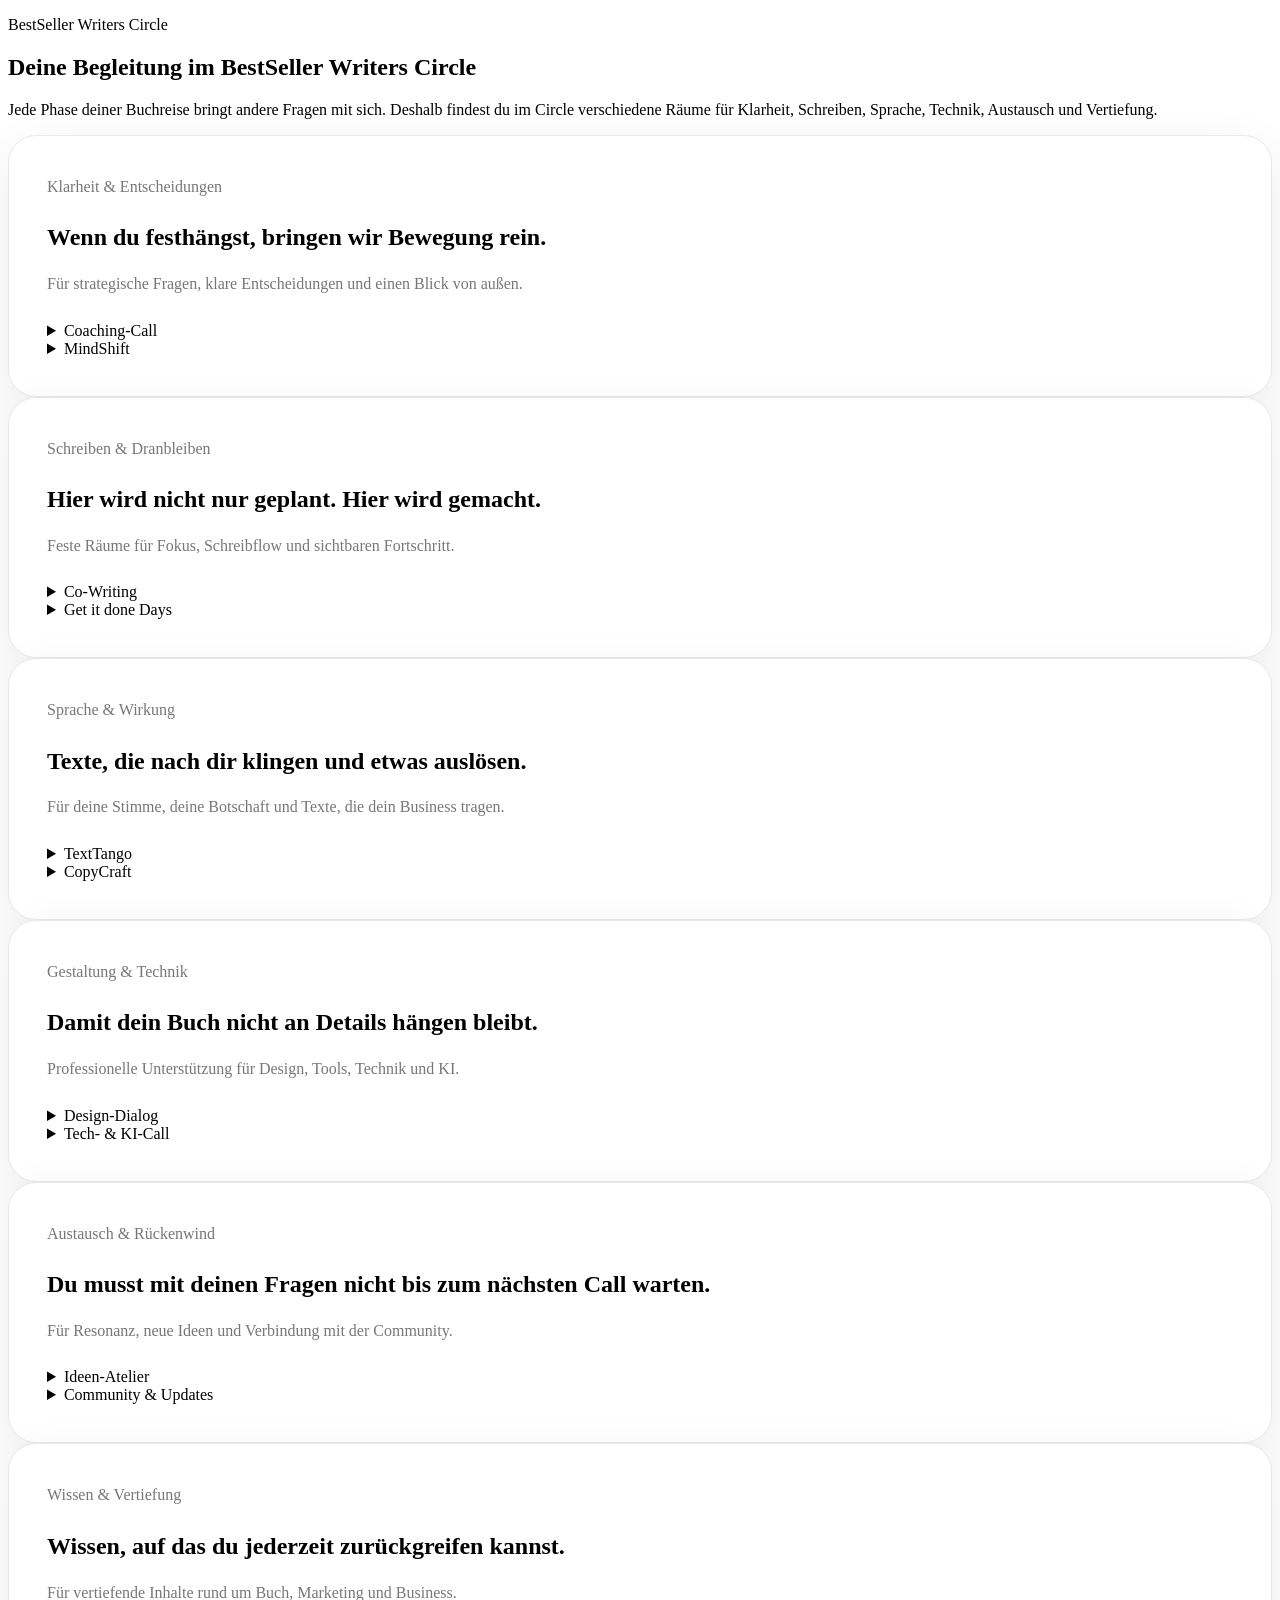
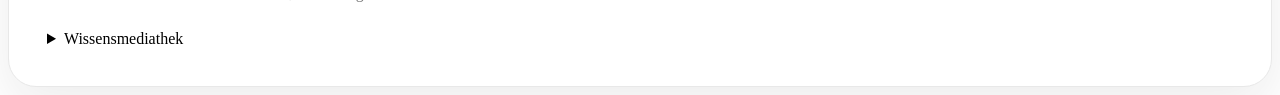
==== index.html @ 246dc022 "Add standalone preview page" ====
<!doctype html>
<html lang="de">
<head>
  <meta charset="utf-8">
  <meta name="viewport" content="width=device-width, initial-scale=1">
  <meta name="description" content="Vorschau der Programmbegleitung im BestSeller Writers Circle">
  <title>BestSeller Writers Circle – Programmbegleitung</title>
  <link rel="stylesheet" href="styles.css">
</head>
<body>
  <main>
    <section class="bswc-program" aria-labelledby="bswc-program-title">
      <div class="bswc-program__inner">
        <header class="bswc-program__header">
          <p class="bswc-program__eyebrow">BestSeller Writers Circle</p>
          <h1 class="bswc-program__title" id="bswc-program-title">Deine Begleitung im BestSeller Writers Circle</h1>
          <p class="bswc-program__intro">Jede Phase deiner Buchreise bringt andere Fragen mit sich. Deshalb findest du im Circle verschiedene Räume für Klarheit, Schreiben, Sprache, Technik, Austausch und Vertiefung.</p>
        </header>

        <div class="bswc-program__grid">
          <article class="bswc-card">
            <p class="bswc-card__eyebrow">Klarheit &amp; Entscheidungen</p>
            <h2 class="bswc-card__title">Wenn du festhängst, bringen wir Bewegung rein.</h2>
            <p class="bswc-card__intro">Für strategische Fragen, klare Entscheidungen und einen Blick von außen.</p>
            <div class="bswc-card__items">
              <details class="bswc-accordion">
                <summary class="bswc-accordion__summary"><span>Coaching-Call</span><span class="bswc-accordion__icon" aria-hidden="true"></span></summary>
                <div class="bswc-accordion__content">
                  <p><strong>Organisatorisch:</strong> Regelmäßiger Live-Call mit Angela.</p>
                  <p><strong>Wozu:</strong> Für Fragen zu Buchstrategie, Positionierung, Buchkonzept und Schreibprozess.</p>
                  <p><strong>Beschreibung:</strong> Du klärst, was gerade wirklich dran ist, bekommst konkretes Feedback und gehst mit einem nächsten Schritt aus dem Call.</p>
                </div>
              </details>
              <details class="bswc-accordion">
                <summary class="bswc-accordion__summary"><span>MindShift</span><span class="bswc-accordion__icon" aria-hidden="true"></span></summary>
                <div class="bswc-accordion__content">
                  <p><strong>Organisatorisch:</strong> Regelmäßiger Live-Raum mit Angela.</p>
                  <p><strong>Wozu:</strong> Für innere Blockaden, Zweifel und hinderliche Muster.</p>
                  <p><strong>Beschreibung:</strong> Du stärkst Klarheit, Vertrauen und Selbstwirksamkeit, damit du dein Buch nicht nur planst, sondern auch umsetzt.</p>
                </div>
              </details>
            </div>
          </article>

          <article class="bswc-card">
            <p class="bswc-card__eyebrow">Schreiben &amp; Dranbleiben</p>
            <h2 class="bswc-card__title">Hier wird nicht nur geplant. Hier wird gemacht.</h2>
            <p class="bswc-card__intro">Feste Räume für Fokus, Schreibflow und sichtbaren Fortschritt.</p>
            <div class="bswc-card__items">
              <details class="bswc-accordion">
                <summary class="bswc-accordion__summary"><span>Co-Writing</span><span class="bswc-accordion__icon" aria-hidden="true"></span></summary>
                <div class="bswc-accordion__content">
                  <p><strong>Organisatorisch:</strong> Regelmäßige gemeinsame Schreibzeiten.</p>
                  <p><strong>Wozu:</strong> Für Buchkonzept, Manuskript und Marketingtexte.</p>
                  <p><strong>Beschreibung:</strong> Du reservierst dir verbindliche Zeit, schreibst fokussiert und kommst getragen von der Gruppe leichter ins Tun.</p>
                </div>
              </details>
              <details class="bswc-accordion">
                <summary class="bswc-accordion__summary"><span>Get it done Days</span><span class="bswc-accordion__icon" aria-hidden="true"></span></summary>
                <div class="bswc-accordion__content">
                  <p><strong>Organisatorisch:</strong> Einmal im Monat, jeweils vier Stunden.</p>
                  <p><strong>Wozu:</strong> Für alles, was dein Buchprojekt gerade voranbringt.</p>
                  <p><strong>Beschreibung:</strong> Nutze die Fokuszeit für Manuskript, Buchmarketing, Launch-Planung, Organisation oder andere Aufgaben rund um dein Buch.</p>
                </div>
              </details>
            </div>
          </article>

          <article class="bswc-card">
            <p class="bswc-card__eyebrow">Sprache &amp; Wirkung</p>
            <h2 class="bswc-card__title">Texte, die nach dir klingen und etwas auslösen.</h2>
            <p class="bswc-card__intro">Für deine Stimme, deine Botschaft und Texte, die dein Business tragen.</p>
            <div class="bswc-card__items">
              <details class="bswc-accordion">
                <summary class="bswc-accordion__summary"><span>TextTango</span><span class="bswc-accordion__icon" aria-hidden="true"></span></summary>
                <div class="bswc-accordion__content">
                  <p><strong>Organisatorisch:</strong> Regelmäßiger Live-Raum mit Alex.</p>
                  <p><strong>Wozu:</strong> Für Buchtexte, Schreibstil und deine eigene Stimme.</p>
                  <p><strong>Beschreibung:</strong> Du erkennst, was dein Text schon kann, wo noch etwas fehlt und wie du persönlicher, klarer und unverwechselbarer schreibst.</p>
                </div>
              </details>
              <details class="bswc-accordion">
                <summary class="bswc-accordion__summary"><span>CopyCraft</span><span class="bswc-accordion__icon" aria-hidden="true"></span></summary>
                <div class="bswc-accordion__content">
                  <p><strong>Organisatorisch:</strong> Regelmäßiger Live-Raum mit Angela.</p>
                  <p><strong>Wozu:</strong> Für Marketing- und Business-Texte.</p>
                  <p><strong>Beschreibung:</strong> Du entwickelst Texte, die Vertrauen aufbauen, deine Haltung transportieren und Buch, Angebot und Sichtbarkeit verbinden.</p>
                </div>
              </details>
            </div>
          </article>

          <article class="bswc-card">
            <p class="bswc-card__eyebrow">Gestaltung &amp; Technik</p>
            <h2 class="bswc-card__title">Damit dein Buch nicht an Details hängen bleibt.</h2>
            <p class="bswc-card__intro">Professionelle Unterstützung für Design, Tools, Technik und KI.</p>
            <div class="bswc-card__items">
              <details class="bswc-accordion">
                <summary class="bswc-accordion__summary"><span>Design-Dialog</span><span class="bswc-accordion__icon" aria-hidden="true"></span></summary>
                <div class="bswc-accordion__content">
                  <p><strong>Organisatorisch:</strong> Regelmäßiger Live-Raum mit Denisa.</p>
                  <p><strong>Wozu:</strong> Für Cover, Typografie und visuelle Linie.</p>
                  <p><strong>Beschreibung:</strong> Du erhältst professionelles Feedback und triffst Gestaltungentscheidungen, die zu dir, deinem Buch und deiner Marke passen.</p>
                </div>
              </details>
              <details class="bswc-accordion">
                <summary class="bswc-accordion__summary"><span>Tech- &amp; KI-Call</span><span class="bswc-accordion__icon" aria-hidden="true"></span></summary>
                <div class="bswc-accordion__content">
                  <p><strong>Organisatorisch:</strong> Regelmäßiger Live-Raum mit Chris.</p>
                  <p><strong>Wozu:</strong> Für Technik, Plattformen, Tools und den sinnvollen Einsatz von KI.</p>
                  <p><strong>Beschreibung:</strong> Du bekommst verständliche, praxisnahe Unterstützung und findest Lösungen, die deinen Prozess vereinfachen.</p>
                </div>
              </details>
            </div>
          </article>

          <article class="bswc-card">
            <p class="bswc-card__eyebrow">Austausch &amp; Rückenwind</p>
            <h2 class="bswc-card__title">Du musst mit deinen Fragen nicht bis zum nächsten Call warten.</h2>
            <p class="bswc-card__intro">Für Resonanz, neue Ideen und Verbindung mit der Community.</p>
            <div class="bswc-card__items">
              <details class="bswc-accordion">
                <summary class="bswc-accordion__summary"><span>Ideen-Atelier</span><span class="bswc-accordion__icon" aria-hidden="true"></span></summary>
                <div class="bswc-accordion__content">
                  <p><strong>Organisatorisch:</strong> Regelmäßiger Live-Raum mit Denisa und der Community.</p>
                  <p><strong>Wozu:</strong> Für kreative Fragen, neue Perspektiven und gemeinsames Weiterdenken.</p>
                  <p><strong>Beschreibung:</strong> Du bringst deine Idee ein, erhältst ehrliche Resonanz und entwickelst daraus neue Ansätze für Buch, Business oder Marketing.</p>
                </div>
              </details>
              <details class="bswc-accordion">
                <summary class="bswc-accordion__summary"><span>Community &amp; Updates</span><span class="bswc-accordion__icon" aria-hidden="true"></span></summary>
                <div class="bswc-accordion__content">
                  <p><strong>Organisatorisch:</strong> WhatsApp-Gruppe und Freitags-Mail.</p>
                  <p><strong>Wozu:</strong> Für kurze Wege, aktuelle Infos und Austausch zwischen den Live-Terminen.</p>
                  <p><strong>Beschreibung:</strong> Du kannst Fragen, Fortschritte und kleine Erfolge teilen und bleibst über Termine und nächste Schritte auf dem Laufenden.</p>
                </div>
              </details>
            </div>
          </article>

          <article class="bswc-card">
            <p class="bswc-card__eyebrow">Wissen &amp; Vertiefung</p>
            <h2 class="bswc-card__title">Wissen, auf das du jederzeit zurückgreifen kannst.</h2>
            <p class="bswc-card__intro">Für vertiefende Inhalte rund um Buch, Marketing und Business.</p>
            <div class="bswc-card__items">
              <details class="bswc-accordion">
                <summary class="bswc-accordion__summary"><span>Wissensmediathek</span><span class="bswc-accordion__icon" aria-hidden="true"></span></summary>
                <div class="bswc-accordion__content">
                  <p><strong>Organisatorisch:</strong> Uneingeschränkter Zugang während des Mentorings und mindestens zwei Jahre darüber hinaus.</p>
                  <p><strong>Wozu:</strong> Für zusätzliche Inhalte, Anleitungen und Aufzeichnungen.</p>
                  <p><strong>Beschreibung:</strong> In der Mediathek findest du Checklisten, Tutorials, Audios und Videos rund um den Buchprozess und dein Business mit Expertenbuch, unter anderem zu Social Media, Content-Strategie, KI und Buchmarketing.</p>
                </div>
              </details>
            </div>
          </article>
        </div>
      </div>
    </section>
  </main>
</body>
</html>
---- styles.css ----
:root {
  --bswc-magenta: var(--magenta, #bd1f7a);
  --bswc-magenta-dark: var(--magenta-dark, #94145f);
  --bswc-text: var(--text, #1f1f1f);
  --bswc-muted: var(--muted, #777777);
  --bswc-background: var(--background, #f5f5f5);
  --bswc-white: var(--white, #ffffff);
  --bswc-border: var(--border, #e8e8e8);
  --bswc-radius-lg: 28px;
  --bswc-radius-md: 18px;
  --bswc-shadow: 0 18px 50px rgba(31, 31, 31, 0.08);
  --bswc-shadow-hover: 0 24px 60px rgba(31, 31, 31, 0.12);
}

.bswc-section,
.bswc-section * {
  box-sizing: border-box;
}

.bswc-section {
  width: 100%;
  padding: clamp(64px, 8vw, 112px) 24px;
  color: var(--bswc-text);
  background: var(--bswc-background);
  font-family: inherit;
}

.bswc-shell {
  width: min(1280px, 100%);
  margin: 0 auto;
}

.bswc-intro {
  max-width: 820px;
  margin: 0 auto clamp(40px, 6vw, 72px);
  text-align: center;
}

.bswc-eyebrow,
.bswc-kicker {
  margin: 0;
  color: var(--bswc-magenta);
  font-size: 0.82rem;
  font-weight: 700;
  letter-spacing: 0.08em;
  line-height: 1.4;
  text-transform: uppercase;
}

.bswc-intro h2 {
  margin: 14px 0 18px;
  color: var(--bswc-text);
  font-size: clamp(2.1rem, 4.5vw, 4rem);
  font-weight: 700;
  letter-spacing: -0.035em;
  line-height: 1.05;
  text-wrap: balance;
}

.bswc-intro > p:last-child {
  max-width: 720px;
  margin: 0 auto;
  color: var(--bswc-muted);
  font-size: clamp(1rem, 1.4vw, 1.18rem);
  line-height: 1.7;
}

.bswc-grid {
  display: grid;
  grid-template-columns: repeat(3, minmax(0, 1fr));
  gap: 24px;
  align-items: start;
}

.bswc-card {
  min-width: 0;
  padding: clamp(26px, 3vw, 38px);
  border: 1px solid var(--bswc-border);
  border-radius: var(--bswc-radius-lg);
  background: var(--bswc-white);
  box-shadow: var(--bswc-shadow);
  transition: transform 220ms ease, box-shadow 220ms ease, border-color 220ms ease;
}

.bswc-card:hover {
  transform: translateY(-4px);
  border-color: rgba(189, 31, 122, 0.22);
  box-shadow: var(--bswc-shadow-hover);
}

.bswc-card h3 {
  margin: 12px 0 14px;
  color: var(--bswc-text);
  font-size: clamp(1.45rem, 2vw, 2rem);
  font-weight: 700;
  letter-spacing: -0.025em;
  line-height: 1.15;
  text-wrap: balance;
}

.bswc-card > p:not(.bswc-kicker) {
  margin: 0 0 24px;
  color: var(--bswc-muted);
  font-size: 1rem;
  line-height: 1.65;
}

.bswc-accordion {
  display: grid;
  gap: 12px;
}

.bswc-item {
  overflow: clip;
  border: 1px solid var(--bswc-border);
  border-radius: var(--bswc-radius-md);
  background: #fbfbfb;
  transition: border-color 180ms ease, background-color 180ms ease, box-shadow 180ms ease;
}

.bswc-item[open] {
  border-color: rgba(189, 31, 122, 0.28);
  background: var(--bswc-white);
  box-shadow: 0 10px 26px rgba(31, 31, 31, 0.06);
}

.bswc-item summary {
  position: relative;
  display: flex;
  align-items: center;
  min-height: 58px;
  padding: 16px 52px 16px 18px;
  color: var(--bswc-text);
  font-size: 1rem;
  font-weight: 700;
  line-height: 1.4;
  cursor: pointer;
  list-style: none;
  user-select: none;
  transition: color 180ms ease, background-color 180ms ease;
}

.bswc-item summary::-webkit-details-marker {
  display: none;
}

.bswc-item summary::before,
.bswc-item summary::after {
  content: "";
  position: absolute;
  top: 50%;
  right: 20px;
  width: 16px;
  height: 2px;
  border-radius: 999px;
  background: var(--bswc-magenta);
  transform: translateY(-50%);
  transition: transform 180ms ease, opacity 180ms ease;
}

.bswc-item summary::after {
  transform: translateY(-50%) rotate(90deg);
}

.bswc-item[open] summary {
  color: var(--bswc-magenta-dark);
  background: rgba(189, 31, 122, 0.035);
}

.bswc-item[open] summary::after {
  opacity: 0;
  transform: translateY(-50%) rotate(0deg);
}

.bswc-item summary:hover {
  color: var(--bswc-magenta-dark);
}

.bswc-item summary:focus-visible {
  outline: 3px solid rgba(189, 31, 122, 0.28);
  outline-offset: -3px;
}

.bswc-content {
  padding: 4px 18px 20px;
  color: var(--bswc-muted);
}

.bswc-content p {
  margin: 0 0 12px;
  font-size: 0.96rem;
  line-height: 1.65;
}

.bswc-content p:last-child {
  margin-bottom: 0;
}

.bswc-content strong {
  color: var(--bswc-text);
  font-weight: 700;
}

@media (max-width: 1024px) {
  .bswc-grid {
    grid-template-columns: repeat(2, minmax(0, 1fr));
  }
}

@media (max-width: 680px) {
  .bswc-section {
    padding-inline: 16px;
  }

  .bswc-grid {
    grid-template-columns: minmax(0, 1fr);
    gap: 18px;
  }

  .bswc-card {
    padding: 24px 20px;
    border-radius: 22px;
  }

  .bswc-item summary {
    min-height: 56px;
    padding: 15px 48px 15px 16px;
  }

  .bswc-item summary::before,
  .bswc-item summary::after {
    right: 17px;
  }

  .bswc-content {
    padding: 2px 16px 18px;
  }
}

@media (prefers-reduced-motion: reduce) {
  .bswc-card,
  .bswc-item,
  .bswc-item summary,
  .bswc-item summary::before,
  .bswc-item summary::after {
    transition: none;
  }

  .bswc-card:hover {
    transform: none;
  }
}
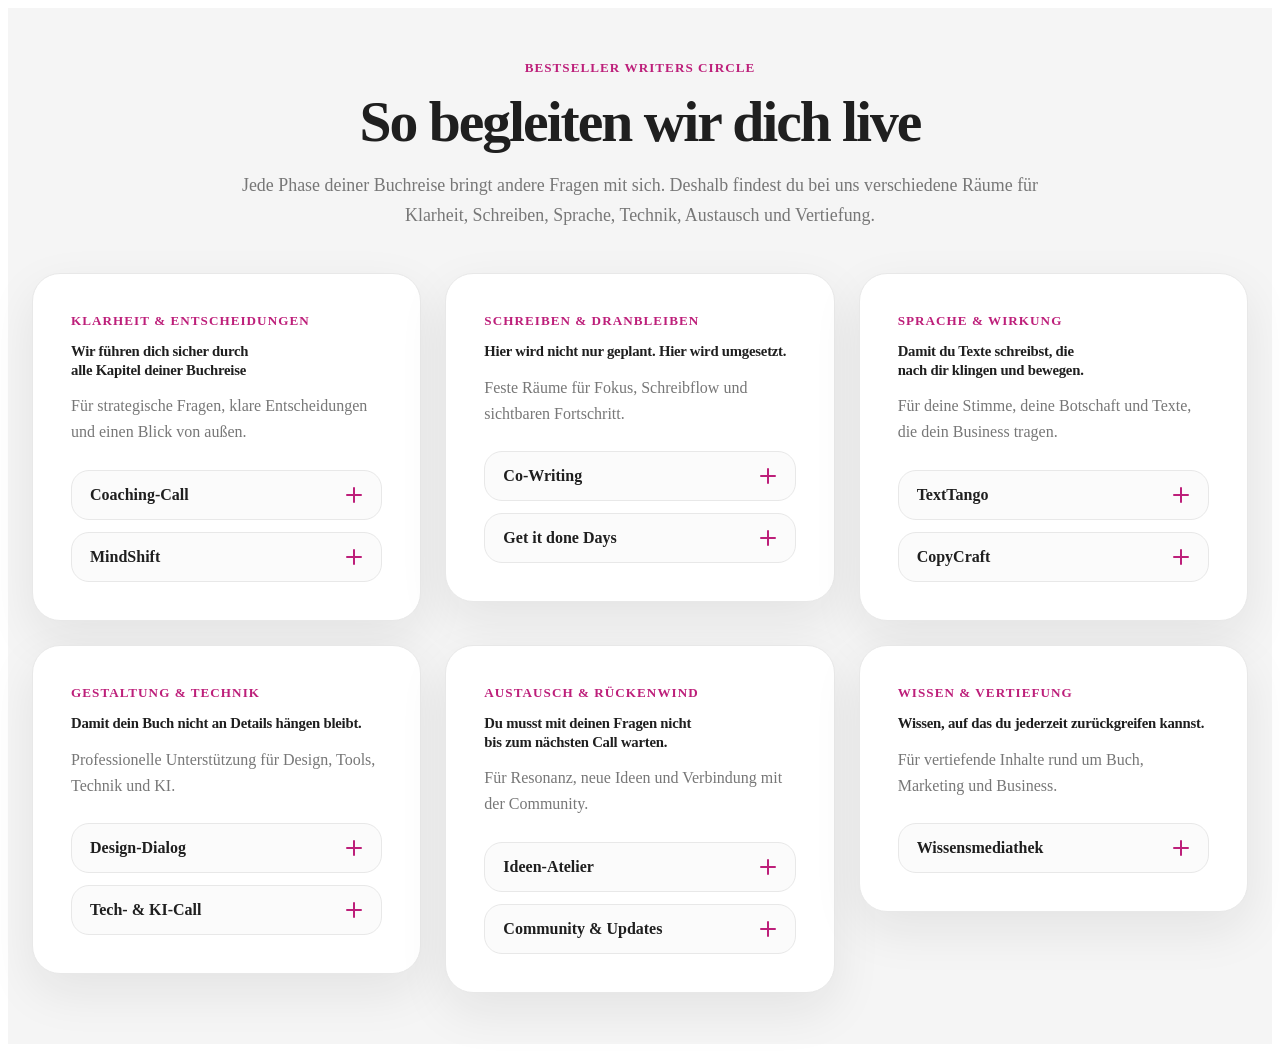
==== commit 3f694cfd: "Sync preview with current live section" ====
--- a/index.html
+++ b/index.html
@@ -13,146 +13,22 @@
       <div class="bswc-program__inner">
         <header class="bswc-program__header">
           <p class="bswc-program__eyebrow">BestSeller Writers Circle</p>
-          <h1 class="bswc-program__title" id="bswc-program-title">Deine Begleitung im BestSeller Writers Circle</h1>
-          <p class="bswc-program__intro">Jede Phase deiner Buchreise bringt andere Fragen mit sich. Deshalb findest du im Circle verschiedene Räume für Klarheit, Schreiben, Sprache, Technik, Austausch und Vertiefung.</p>
+          <h1 class="bswc-program__title" id="bswc-program-title">So begleiten wir dich live</h1>
+          <p class="bswc-program__intro">Jede Phase deiner Buchreise bringt andere Fragen mit sich. Deshalb findest du bei uns verschiedene Räume für Klarheit, Schreiben, Sprache, Technik, Austausch und Vertiefung.</p>
         </header>
 
         <div class="bswc-program__grid">
-          <article class="bswc-card">
-            <p class="bswc-card__eyebrow">Klarheit &amp; Entscheidungen</p>
-            <h2 class="bswc-card__title">Wenn du festhängst, bringen wir Bewegung rein.</h2>
-            <p class="bswc-card__intro">Für strategische Fragen, klare Entscheidungen und einen Blick von außen.</p>
-            <div class="bswc-card__items">
-              <details class="bswc-accordion">
-                <summary class="bswc-accordion__summary"><span>Coaching-Call</span><span class="bswc-accordion__icon" aria-hidden="true"></span></summary>
-                <div class="bswc-accordion__content">
-                  <p><strong>Organisatorisch:</strong> Regelmäßiger Live-Call mit Angela.</p>
-                  <p><strong>Wozu:</strong> Für Fragen zu Buchstrategie, Positionierung, Buchkonzept und Schreibprozess.</p>
-                  <p><strong>Beschreibung:</strong> Du klärst, was gerade wirklich dran ist, bekommst konkretes Feedback und gehst mit einem nächsten Schritt aus dem Call.</p>
-                </div>
-              </details>
-              <details class="bswc-accordion">
-                <summary class="bswc-accordion__summary"><span>MindShift</span><span class="bswc-accordion__icon" aria-hidden="true"></span></summary>
-                <div class="bswc-accordion__content">
-                  <p><strong>Organisatorisch:</strong> Regelmäßiger Live-Raum mit Angela.</p>
-                  <p><strong>Wozu:</strong> Für innere Blockaden, Zweifel und hinderliche Muster.</p>
-                  <p><strong>Beschreibung:</strong> Du stärkst Klarheit, Vertrauen und Selbstwirksamkeit, damit du dein Buch nicht nur planst, sondern auch umsetzt.</p>
-                </div>
-              </details>
-            </div>
-          </article>
+          <article class="bswc-card"><p class="bswc-card__eyebrow">Klarheit &amp; Entscheidungen</p><h2 class="bswc-card__title">Wir führen dich sicher durch alle Kapitel deiner Buchreise</h2><p class="bswc-card__intro">Für strategische Fragen, klare Entscheidungen und einen Blick von außen.</p><div class="bswc-card__items"><details class="bswc-accordion"><summary class="bswc-accordion__summary"><span>Coaching-Call</span><span class="bswc-accordion__icon" aria-hidden="true"></span></summary><div class="bswc-accordion__content"><p><strong>Organisatorisch:</strong> Wöchentlicher Live-Call mit Angela.</p><p><strong>Wozu:</strong> Für Fragen zu Buchstrategie, Positionierung, Buchkonzept und Schreibprozess.</p><p><strong>Beschreibung:</strong> Du klärst, was gerade wirklich dran ist, bekommst konkretes Feedback und gehst mit einem nächsten Schritt aus dem Call.</p></div></details><details class="bswc-accordion"><summary class="bswc-accordion__summary"><span>MindShift</span><span class="bswc-accordion__icon" aria-hidden="true"></span></summary><div class="bswc-accordion__content"><p><strong>Organisatorisch:</strong> Regelmäßiger Live-Raum mit Angela.</p><p><strong>Wozu:</strong> Für innere Blockaden, Zweifel und hinderliche Muster.</p><p><strong>Beschreibung:</strong> Du stärkst Klarheit, Vertrauen und Selbstwirksamkeit, damit du dein Buch nicht nur planst, sondern auch umsetzt.</p></div></details></div></article>
 
-          <article class="bswc-card">
-            <p class="bswc-card__eyebrow">Schreiben &amp; Dranbleiben</p>
-            <h2 class="bswc-card__title">Hier wird nicht nur geplant. Hier wird gemacht.</h2>
-            <p class="bswc-card__intro">Feste Räume für Fokus, Schreibflow und sichtbaren Fortschritt.</p>
-            <div class="bswc-card__items">
-              <details class="bswc-accordion">
-                <summary class="bswc-accordion__summary"><span>Co-Writing</span><span class="bswc-accordion__icon" aria-hidden="true"></span></summary>
-                <div class="bswc-accordion__content">
-                  <p><strong>Organisatorisch:</strong> Regelmäßige gemeinsame Schreibzeiten.</p>
-                  <p><strong>Wozu:</strong> Für Buchkonzept, Manuskript und Marketingtexte.</p>
-                  <p><strong>Beschreibung:</strong> Du reservierst dir verbindliche Zeit, schreibst fokussiert und kommst getragen von der Gruppe leichter ins Tun.</p>
-                </div>
-              </details>
-              <details class="bswc-accordion">
-                <summary class="bswc-accordion__summary"><span>Get it done Days</span><span class="bswc-accordion__icon" aria-hidden="true"></span></summary>
-                <div class="bswc-accordion__content">
-                  <p><strong>Organisatorisch:</strong> Einmal im Monat, jeweils vier Stunden.</p>
-                  <p><strong>Wozu:</strong> Für alles, was dein Buchprojekt gerade voranbringt.</p>
-                  <p><strong>Beschreibung:</strong> Nutze die Fokuszeit für Manuskript, Buchmarketing, Launch-Planung, Organisation oder andere Aufgaben rund um dein Buch.</p>
-                </div>
-              </details>
-            </div>
-          </article>
+          <article class="bswc-card"><p class="bswc-card__eyebrow">Schreiben &amp; Dranbleiben</p><h2 class="bswc-card__title">Hier wird nicht nur geplant. Hier wird umgesetzt.</h2><p class="bswc-card__intro">Feste Räume für Fokus, Schreibflow und sichtbaren Fortschritt.</p><div class="bswc-card__items"><details class="bswc-accordion"><summary class="bswc-accordion__summary"><span>Co-Writing</span><span class="bswc-accordion__icon" aria-hidden="true"></span></summary><div class="bswc-accordion__content"><p><strong>Organisatorisch:</strong> Regelmäßige gemeinsame Schreibzeiten.</p><p><strong>Wozu:</strong> Für Buchkonzept, Manuskript und Marketingtexte.</p><p><strong>Beschreibung:</strong> Du reservierst dir verbindliche Zeit, schreibst fokussiert und kommst getragen von der Gruppe leichter ins Tun.</p></div></details><details class="bswc-accordion"><summary class="bswc-accordion__summary"><span>Get it done Days</span><span class="bswc-accordion__icon" aria-hidden="true"></span></summary><div class="bswc-accordion__content"><p><strong>Organisatorisch:</strong> Einmal im Monat, jeweils vier Stunden.</p><p><strong>Wozu:</strong> Für alles, was dein Buchprojekt gerade voranbringt.</p><p><strong>Beschreibung:</strong> Nutze die Fokuszeit für Manuskript, Buchmarketing, Launch-Planung, Organisation oder andere Aufgaben rund um dein Buch.</p></div></details></div></article>
 
-          <article class="bswc-card">
-            <p class="bswc-card__eyebrow">Sprache &amp; Wirkung</p>
-            <h2 class="bswc-card__title">Texte, die nach dir klingen und etwas auslösen.</h2>
-            <p class="bswc-card__intro">Für deine Stimme, deine Botschaft und Texte, die dein Business tragen.</p>
-            <div class="bswc-card__items">
-              <details class="bswc-accordion">
-                <summary class="bswc-accordion__summary"><span>TextTango</span><span class="bswc-accordion__icon" aria-hidden="true"></span></summary>
-                <div class="bswc-accordion__content">
-                  <p><strong>Organisatorisch:</strong> Regelmäßiger Live-Raum mit Alex.</p>
-                  <p><strong>Wozu:</strong> Für Buchtexte, Schreibstil und deine eigene Stimme.</p>
-                  <p><strong>Beschreibung:</strong> Du erkennst, was dein Text schon kann, wo noch etwas fehlt und wie du persönlicher, klarer und unverwechselbarer schreibst.</p>
-                </div>
-              </details>
-              <details class="bswc-accordion">
-                <summary class="bswc-accordion__summary"><span>CopyCraft</span><span class="bswc-accordion__icon" aria-hidden="true"></span></summary>
-                <div class="bswc-accordion__content">
-                  <p><strong>Organisatorisch:</strong> Regelmäßiger Live-Raum mit Angela.</p>
-                  <p><strong>Wozu:</strong> Für Marketing- und Business-Texte.</p>
-                  <p><strong>Beschreibung:</strong> Du entwickelst Texte, die Vertrauen aufbauen, deine Haltung transportieren und Buch, Angebot und Sichtbarkeit verbinden.</p>
-                </div>
-              </details>
-            </div>
-          </article>
+          <article class="bswc-card"><p class="bswc-card__eyebrow">Sprache &amp; Wirkung</p><h2 class="bswc-card__title">Damit du Texte schreibst, die nach dir klingen und bewegen.</h2><p class="bswc-card__intro">Für deine Stimme, deine Botschaft und Texte, die dein Business tragen.</p><div class="bswc-card__items"><details class="bswc-accordion"><summary class="bswc-accordion__summary"><span>TextTango</span><span class="bswc-accordion__icon" aria-hidden="true"></span></summary><div class="bswc-accordion__content"><p><strong>Organisatorisch:</strong> Regelmäßiger Live-Raum mit Alex.</p><p><strong>Wozu:</strong> Für Buchtexte, Schreibstil und deine eigene Stimme.</p><p><strong>Beschreibung:</strong> Du erkennst, was dein Text schon kann, wo noch etwas fehlt und wie du persönlicher, klarer und unverwechselbarer schreibst.</p></div></details><details class="bswc-accordion"><summary class="bswc-accordion__summary"><span>CopyCraft</span><span class="bswc-accordion__icon" aria-hidden="true"></span></summary><div class="bswc-accordion__content"><p><strong>Organisatorisch:</strong> Regelmäßiger Live-Raum mit Angela.</p><p><strong>Wozu:</strong> Für Marketing- und Business-Texte.</p><p><strong>Beschreibung:</strong> Du entwickelst Texte, die Vertrauen aufbauen, deine Haltung transportieren und Buch, Angebot und Sichtbarkeit verbinden.</p></div></details></div></article>
 
-          <article class="bswc-card">
-            <p class="bswc-card__eyebrow">Gestaltung &amp; Technik</p>
-            <h2 class="bswc-card__title">Damit dein Buch nicht an Details hängen bleibt.</h2>
-            <p class="bswc-card__intro">Professionelle Unterstützung für Design, Tools, Technik und KI.</p>
-            <div class="bswc-card__items">
-              <details class="bswc-accordion">
-                <summary class="bswc-accordion__summary"><span>Design-Dialog</span><span class="bswc-accordion__icon" aria-hidden="true"></span></summary>
-                <div class="bswc-accordion__content">
-                  <p><strong>Organisatorisch:</strong> Regelmäßiger Live-Raum mit Denisa.</p>
-                  <p><strong>Wozu:</strong> Für Cover, Typografie und visuelle Linie.</p>
-                  <p><strong>Beschreibung:</strong> Du erhältst professionelles Feedback und triffst Gestaltungentscheidungen, die zu dir, deinem Buch und deiner Marke passen.</p>
-                </div>
-              </details>
-              <details class="bswc-accordion">
-                <summary class="bswc-accordion__summary"><span>Tech- &amp; KI-Call</span><span class="bswc-accordion__icon" aria-hidden="true"></span></summary>
-                <div class="bswc-accordion__content">
-                  <p><strong>Organisatorisch:</strong> Regelmäßiger Live-Raum mit Chris.</p>
-                  <p><strong>Wozu:</strong> Für Technik, Plattformen, Tools und den sinnvollen Einsatz von KI.</p>
-                  <p><strong>Beschreibung:</strong> Du bekommst verständliche, praxisnahe Unterstützung und findest Lösungen, die deinen Prozess vereinfachen.</p>
-                </div>
-              </details>
-            </div>
-          </article>
+          <article class="bswc-card"><p class="bswc-card__eyebrow">Gestaltung &amp; Technik</p><h2 class="bswc-card__title">Damit dein Buch nicht an Details hängen bleibt.</h2><p class="bswc-card__intro">Professionelle Unterstützung für Design, Tools, Technik und KI.</p><div class="bswc-card__items"><details class="bswc-accordion"><summary class="bswc-accordion__summary"><span>Design-Dialog</span><span class="bswc-accordion__icon" aria-hidden="true"></span></summary><div class="bswc-accordion__content"><p><strong>Organisatorisch:</strong> Regelmäßiger Live-Raum mit Denisa.</p><p><strong>Wozu:</strong> Für Cover, Typografie und visuelle Linie.</p><p><strong>Beschreibung:</strong> Du erhältst professionelles Feedback und triffst Gestaltungentscheidungen, die zu dir, deinem Buch und deiner Marke passen.</p></div></details><details class="bswc-accordion"><summary class="bswc-accordion__summary"><span>Tech- &amp; KI-Call</span><span class="bswc-accordion__icon" aria-hidden="true"></span></summary><div class="bswc-accordion__content"><p><strong>Organisatorisch:</strong> Regelmäßiger Live-Raum mit Chris.</p><p><strong>Wozu:</strong> Für Technik, Plattformen, Tools und den sinnvollen Einsatz von KI.</p><p><strong>Beschreibung:</strong> Du bekommst verständliche, praxisnahe Unterstützung und findest Lösungen, die deinen Prozess vereinfachen.</p></div></details></div></article>
 
-          <article class="bswc-card">
-            <p class="bswc-card__eyebrow">Austausch &amp; Rückenwind</p>
-            <h2 class="bswc-card__title">Du musst mit deinen Fragen nicht bis zum nächsten Call warten.</h2>
-            <p class="bswc-card__intro">Für Resonanz, neue Ideen und Verbindung mit der Community.</p>
-            <div class="bswc-card__items">
-              <details class="bswc-accordion">
-                <summary class="bswc-accordion__summary"><span>Ideen-Atelier</span><span class="bswc-accordion__icon" aria-hidden="true"></span></summary>
-                <div class="bswc-accordion__content">
-                  <p><strong>Organisatorisch:</strong> Regelmäßiger Live-Raum mit Denisa und der Community.</p>
-                  <p><strong>Wozu:</strong> Für kreative Fragen, neue Perspektiven und gemeinsames Weiterdenken.</p>
-                  <p><strong>Beschreibung:</strong> Du bringst deine Idee ein, erhältst ehrliche Resonanz und entwickelst daraus neue Ansätze für Buch, Business oder Marketing.</p>
-                </div>
-              </details>
-              <details class="bswc-accordion">
-                <summary class="bswc-accordion__summary"><span>Community &amp; Updates</span><span class="bswc-accordion__icon" aria-hidden="true"></span></summary>
-                <div class="bswc-accordion__content">
-                  <p><strong>Organisatorisch:</strong> WhatsApp-Gruppe und Freitags-Mail.</p>
-                  <p><strong>Wozu:</strong> Für kurze Wege, aktuelle Infos und Austausch zwischen den Live-Terminen.</p>
-                  <p><strong>Beschreibung:</strong> Du kannst Fragen, Fortschritte und kleine Erfolge teilen und bleibst über Termine und nächste Schritte auf dem Laufenden.</p>
-                </div>
-              </details>
-            </div>
-          </article>
+          <article class="bswc-card"><p class="bswc-card__eyebrow">Austausch &amp; Rückenwind</p><h2 class="bswc-card__title">Du musst mit deinen Fragen nicht bis zum nächsten Call warten.</h2><p class="bswc-card__intro">Für Resonanz, neue Ideen und Verbindung mit der Community.</p><div class="bswc-card__items"><details class="bswc-accordion"><summary class="bswc-accordion__summary"><span>Ideen-Atelier</span><span class="bswc-accordion__icon" aria-hidden="true"></span></summary><div class="bswc-accordion__content"><p><strong>Organisatorisch:</strong> Regelmäßiger Live-Raum mit Denisa und der Community.</p><p><strong>Wozu:</strong> Für kreative Fragen, neue Perspektiven und gemeinsames Weiterdenken.</p><p><strong>Beschreibung:</strong> Du bringst deine Idee ein, erhältst ehrliche Resonanz und entwickelst daraus neue Ansätze für Buch, Business oder Marketing.</p></div></details><details class="bswc-accordion"><summary class="bswc-accordion__summary"><span>Community &amp; Updates</span><span class="bswc-accordion__icon" aria-hidden="true"></span></summary><div class="bswc-accordion__content"><p><strong>Organisatorisch:</strong> WhatsApp-Gruppe und Freitags-Mail.</p><p><strong>Wozu:</strong> Für kurze Wege, aktuelle Infos und Austausch zwischen den Live-Terminen.</p><p><strong>Beschreibung:</strong> Du kannst Fragen, Fortschritte und kleine Erfolge teilen und bleibst über Termine und nächste Schritte auf dem Laufenden.</p></div></details></div></article>
 
-          <article class="bswc-card">
-            <p class="bswc-card__eyebrow">Wissen &amp; Vertiefung</p>
-            <h2 class="bswc-card__title">Wissen, auf das du jederzeit zurückgreifen kannst.</h2>
-            <p class="bswc-card__intro">Für vertiefende Inhalte rund um Buch, Marketing und Business.</p>
-            <div class="bswc-card__items">
-              <details class="bswc-accordion">
-                <summary class="bswc-accordion__summary"><span>Wissensmediathek</span><span class="bswc-accordion__icon" aria-hidden="true"></span></summary>
-                <div class="bswc-accordion__content">
-                  <p><strong>Organisatorisch:</strong> Uneingeschränkter Zugang während des Mentorings und mindestens zwei Jahre darüber hinaus.</p>
-                  <p><strong>Wozu:</strong> Für zusätzliche Inhalte, Anleitungen und Aufzeichnungen.</p>
-                  <p><strong>Beschreibung:</strong> In der Mediathek findest du Checklisten, Tutorials, Audios und Videos rund um den Buchprozess und dein Business mit Expertenbuch, unter anderem zu Social Media, Content-Strategie, KI und Buchmarketing.</p>
-                </div>
-              </details>
-            </div>
-          </article>
+          <article class="bswc-card"><p class="bswc-card__eyebrow">Wissen &amp; Vertiefung</p><h2 class="bswc-card__title">Wissen, auf das du jederzeit zurückgreifen kannst.</h2><p class="bswc-card__intro">Für vertiefende Inhalte rund um Buch, Marketing und Business.</p><div class="bswc-card__items"><details class="bswc-accordion"><summary class="bswc-accordion__summary"><span>Wissensmediathek</span><span class="bswc-accordion__icon" aria-hidden="true"></span></summary><div class="bswc-accordion__content"><p><strong>Organisatorisch:</strong> Uneingeschränkter Zugang während des Mentorings und mindestens zwei Jahre darüber hinaus.</p><p><strong>Wozu:</strong> Für zusätzliche Inhalte, Anleitungen und Aufzeichnungen.</p><p><strong>Beschreibung:</strong> In der Mediathek findest du Checklisten, Tutorials, Audios und Videos rund um den Buchprozess und dein Business mit Expertenbuch, unter anderem zu Social Media, Content-Strategie, KI und Buchmarketing.</p></div></details></div></article>
         </div>
       </div>
     </section>
--- a/styles.css
+++ b/styles.css
@@ -1,252 +1,249 @@
-:root {
-  --bswc-magenta: var(--magenta, #bd1f7a);
-  --bswc-magenta-dark: var(--magenta-dark, #94145f);
-  --bswc-text: var(--text, #1f1f1f);
-  --bswc-muted: var(--muted, #777777);
-  --bswc-background: var(--background, #f5f5f5);
-  --bswc-white: var(--white, #ffffff);
-  --bswc-border: var(--border, #e8e8e8);
-  --bswc-radius-lg: 28px;
-  --bswc-radius-md: 18px;
-  --bswc-shadow: 0 18px 50px rgba(31, 31, 31, 0.08);
-  --bswc-shadow-hover: 0 24px 60px rgba(31, 31, 31, 0.12);
-}
-
-.bswc-section,
-.bswc-section * {
-  box-sizing: border-box;
-}
-
-.bswc-section {
-  width: 100%;
-  padding: clamp(64px, 8vw, 112px) 24px;
-  color: var(--bswc-text);
-  background: var(--bswc-background);
-  font-family: inherit;
-}
-
-.bswc-shell {
-  width: min(1280px, 100%);
-  margin: 0 auto;
-}
-
-.bswc-intro {
-  max-width: 820px;
-  margin: 0 auto clamp(40px, 6vw, 72px);
-  text-align: center;
-}
-
-.bswc-eyebrow,
-.bswc-kicker {
-  margin: 0;
-  color: var(--bswc-magenta);
-  font-size: 0.82rem;
-  font-weight: 700;
-  letter-spacing: 0.08em;
-  line-height: 1.4;
-  text-transform: uppercase;
-}
-
-.bswc-intro h2 {
-  margin: 14px 0 18px;
-  color: var(--bswc-text);
-  font-size: clamp(2.1rem, 4.5vw, 4rem);
-  font-weight: 700;
-  letter-spacing: -0.035em;
-  line-height: 1.05;
-  text-wrap: balance;
-}
-
-.bswc-intro > p:last-child {
-  max-width: 720px;
-  margin: 0 auto;
-  color: var(--bswc-muted);
-  font-size: clamp(1rem, 1.4vw, 1.18rem);
-  line-height: 1.7;
-}
-
-.bswc-grid {
-  display: grid;
-  grid-template-columns: repeat(3, minmax(0, 1fr));
-  gap: 24px;
-  align-items: start;
-}
-
-.bswc-card {
-  min-width: 0;
-  padding: clamp(26px, 3vw, 38px);
-  border: 1px solid var(--bswc-border);
-  border-radius: var(--bswc-radius-lg);
-  background: var(--bswc-white);
-  box-shadow: var(--bswc-shadow);
-  transition: transform 220ms ease, box-shadow 220ms ease, border-color 220ms ease;
-}
-
-.bswc-card:hover {
-  transform: translateY(-4px);
-  border-color: rgba(189, 31, 122, 0.22);
-  box-shadow: var(--bswc-shadow-hover);
-}
-
-.bswc-card h3 {
-  margin: 12px 0 14px;
-  color: var(--bswc-text);
-  font-size: clamp(1.45rem, 2vw, 2rem);
-  font-weight: 700;
-  letter-spacing: -0.025em;
-  line-height: 1.15;
-  text-wrap: balance;
-}
-
-.bswc-card > p:not(.bswc-kicker) {
-  margin: 0 0 24px;
-  color: var(--bswc-muted);
-  font-size: 1rem;
-  line-height: 1.65;
-}
-
-.bswc-accordion {
-  display: grid;
-  gap: 12px;
-}
-
-.bswc-item {
-  overflow: clip;
-  border: 1px solid var(--bswc-border);
-  border-radius: var(--bswc-radius-md);
-  background: #fbfbfb;
-  transition: border-color 180ms ease, background-color 180ms ease, box-shadow 180ms ease;
-}
-
-.bswc-item[open] {
-  border-color: rgba(189, 31, 122, 0.28);
-  background: var(--bswc-white);
-  box-shadow: 0 10px 26px rgba(31, 31, 31, 0.06);
-}
-
-.bswc-item summary {
-  position: relative;
-  display: flex;
-  align-items: center;
-  min-height: 58px;
-  padding: 16px 52px 16px 18px;
-  color: var(--bswc-text);
-  font-size: 1rem;
-  font-weight: 700;
-  line-height: 1.4;
-  cursor: pointer;
-  list-style: none;
-  user-select: none;
-  transition: color 180ms ease, background-color 180ms ease;
-}
-
-.bswc-item summary::-webkit-details-marker {
-  display: none;
-}
-
-.bswc-item summary::before,
-.bswc-item summary::after {
-  content: "";
-  position: absolute;
-  top: 50%;
-  right: 20px;
-  width: 16px;
-  height: 2px;
-  border-radius: 999px;
-  background: var(--bswc-magenta);
-  transform: translateY(-50%);
-  transition: transform 180ms ease, opacity 180ms ease;
-}
-
-.bswc-item summary::after {
-  transform: translateY(-50%) rotate(90deg);
-}
-
-.bswc-item[open] summary {
-  color: var(--bswc-magenta-dark);
-  background: rgba(189, 31, 122, 0.035);
-}
-
-.bswc-item[open] summary::after {
-  opacity: 0;
-  transform: translateY(-50%) rotate(0deg);
-}
-
-.bswc-item summary:hover {
-  color: var(--bswc-magenta-dark);
-}
-
-.bswc-item summary:focus-visible {
-  outline: 3px solid rgba(189, 31, 122, 0.28);
-  outline-offset: -3px;
-}
-
-.bswc-content {
-  padding: 4px 18px 20px;
-  color: var(--bswc-muted);
-}
-
-.bswc-content p {
-  margin: 0 0 12px;
-  font-size: 0.96rem;
-  line-height: 1.65;
-}
-
-.bswc-content p:last-child {
-  margin-bottom: 0;
-}
-
-.bswc-content strong {
-  color: var(--bswc-text);
-  font-weight: 700;
-}
-
-@media (max-width: 1024px) {
-  .bswc-grid {
-    grid-template-columns: repeat(2, minmax(0, 1fr));
-  }
-}
-
-@media (max-width: 680px) {
-  .bswc-section {
-    padding-inline: 16px;
-  }
-
-  .bswc-grid {
-    grid-template-columns: minmax(0, 1fr);
-    gap: 18px;
-  }
-
-  .bswc-card {
-    padding: 24px 20px;
-    border-radius: 22px;
-  }
-
-  .bswc-item summary {
-    min-height: 56px;
-    padding: 15px 48px 15px 16px;
-  }
-
-  .bswc-item summary::before,
-  .bswc-item summary::after {
-    right: 17px;
-  }
-
-  .bswc-content {
-    padding: 2px 16px 18px;
-  }
-}
-
-@media (prefers-reduced-motion: reduce) {
+.bswc-program{
+  --bswc-magenta:var(--magenta,#bd1f7a);
+  --bswc-magenta-dark:var(--magenta-dark,#94145f);
+  --bswc-text:var(--text,#1f1f1f);
+  --bswc-muted:var(--muted,#777);
+  --bswc-bg:var(--background,#f5f5f5);
+  --bswc-white:var(--white,#fff);
+  --bswc-border:var(--border,#e8e8e8);
+  width:100%;
+  padding:clamp(32px,4vw,56px) 24px;
+  background:var(--bswc-bg);
+  color:var(--bswc-text);
+  font-family:inherit;
+}
+
+.bswc-program,
+.bswc-program *{
+  box-sizing:border-box;
+}
+
+.bswc-program__inner{
+  width:min(1280px,100%);
+  margin:0 auto;
+}
+
+.bswc-program__header{
+  max-width:820px;
+  margin:0 auto clamp(40px,6vw,42px);
+  text-align:center;
+}
+
+.bswc-program__eyebrow,
+.bswc-card__eyebrow{
+  margin:0;
+  color:var(--bswc-magenta);
+  font-size:.82rem;
+  font-weight:700;
+  letter-spacing:.08em;
+  line-height:1.4;
+  text-transform:uppercase;
+}
+
+.bswc-program__title{
+  margin:14px 0 18px;
+  font-size:clamp(2.1rem,4.5vw,4rem);
+  line-height:1.05;
+  letter-spacing:-.035em;
+  text-wrap:balance;
+}
+
+.bswc-program__intro{
+  max-width:920px;
+  margin:0 auto;
+  color:var(--bswc-muted);
+  font-size:clamp(1rem,1.4vw,1.18rem);
+  line-height:1.7;
+}
+
+.bswc-program__grid{
+  display:grid;
+  grid-template-columns:repeat(3,minmax(0,1fr));
+  gap:24px;
+  align-items:start;
+}
+
+.bswc-card{
+  min-width:0;
+  padding:clamp(26px,3vw,38px);
+  border:1px solid var(--bswc-border);
+  border-radius:28px;
+  background:var(--bswc-white);
+  box-shadow:0 18px 50px rgba(31,31,31,.08);
+  transition:transform .22s ease,box-shadow .22s ease,border-color .22s ease;
+}
+
+.bswc-card:hover{
+  transform:translateY(-4px);
+  border-color:rgba(189,31,122,.22);
+  box-shadow:0 24px 60px rgba(31,31,31,.12);
+}
+
+.bswc-card__title{
+  margin:12px 0 14px;
+  font-size:clamp(.834rem,1.15vw,1.15rem);
+  font-weight:700;
+  line-height:1.25;
+  letter-spacing:-.015em;
+  text-wrap:balance;
+}
+
+.bswc-card__intro{
+  margin:0 0 24px;
+  color:var(--bswc-muted);
+  font-size:1rem;
+  line-height:1.65;
+}
+
+.bswc-card__items{
+  display:grid;
+  gap:12px;
+}
+
+.bswc-accordion{
+  overflow:clip;
+  border:1px solid var(--bswc-border);
+  border-radius:18px;
+  background:#fbfbfb;
+  transition:border-color .18s ease,background-color .18s ease,box-shadow .18s ease;
+}
+
+.bswc-accordion[open]{
+  border-color:rgba(189,31,122,.28);
+  background:var(--bswc-white);
+  box-shadow:0 10px 26px rgba(31,31,31,.06);
+}
+
+.bswc-accordion__summary{
+  position:relative;
+  display:flex;
+  align-items:center;
+  justify-content:space-between;
+  gap:16px;
+  min-height:48px;
+  padding:6px 18px;
+  color:var(--bswc-text);
+  font-size:1rem;
+  font-weight:700;
+  line-height:1.4;
+  cursor:pointer;
+  list-style:none;
+  user-select:none;
+  transition:color .18s ease,background-color .18s ease;
+}
+
+.bswc-accordion__summary::-webkit-details-marker{
+  display:none;
+}
+
+.bswc-accordion__summary:hover,
+.bswc-accordion[open] .bswc-accordion__summary{
+  color:var(--bswc-magenta-dark);
+}
+
+.bswc-accordion[open] .bswc-accordion__summary{
+  background:rgba(189,31,122,.035);
+}
+
+.bswc-accordion__summary:focus-visible{
+  outline:3px solid rgba(189,31,122,.28);
+  outline-offset:-3px;
+}
+
+.bswc-accordion__icon{
+  position:relative;
+  flex:0 0 18px;
+  width:18px;
+  height:18px;
+}
+
+.bswc-accordion__icon:before,
+.bswc-accordion__icon:after{
+  content:"";
+  position:absolute;
+  top:50%;
+  left:50%;
+  width:16px;
+  height:2px;
+  border-radius:99px;
+  background:var(--bswc-magenta);
+  transform:translate(-50%,-50%);
+  transition:transform .18s ease,opacity .18s ease;
+}
+
+.bswc-accordion__icon:after{
+  transform:translate(-50%,-50%) rotate(90deg);
+}
+
+.bswc-accordion[open] .bswc-accordion__icon:after{
+  opacity:0;
+  transform:translate(-50%,-50%) rotate(0);
+}
+
+.bswc-accordion__content{
+  padding:4px 18px 20px;
+  color:var(--bswc-muted);
+}
+
+.bswc-accordion__content p{
+  margin:0 0 12px;
+  font-size:.96rem;
+  line-height:1.65;
+}
+
+.bswc-accordion__content p:last-child{
+  margin-bottom:0;
+}
+
+.bswc-accordion__content strong{
+  color:var(--bswc-text);
+}
+
+@media(max-width:1024px){
+  .bswc-program__grid{
+    grid-template-columns:repeat(2,minmax(0,1fr));
+  }
+}
+
+@media(max-width:680px){
+  .bswc-program{
+    padding:32px 16px;
+  }
+
+  .bswc-program__grid{
+    grid-template-columns:minmax(0,1fr);
+    gap:18px;
+  }
+
+  .bswc-card{
+    padding:24px 20px;
+    border-radius:22px;
+  }
+
+  .bswc-card__title{
+    font-size:1.15rem;
+  }
+
+  .bswc-accordion__summary{
+    min-height:46px;
+    padding:5px 16px;
+  }
+
+  .bswc-accordion__content{
+    padding:2px 16px 18px;
+  }
+}
+
+@media(prefers-reduced-motion:reduce){
   .bswc-card,
-  .bswc-item,
-  .bswc-item summary,
-  .bswc-item summary::before,
-  .bswc-item summary::after {
-    transition: none;
-  }
-
-  .bswc-card:hover {
-    transform: none;
-  }
-}
+  .bswc-accordion,
+  .bswc-accordion__summary,
+  .bswc-accordion__icon:before,
+  .bswc-accordion__icon:after{
+    transition:none;
+  }
+
+  .bswc-card:hover{
+    transform:none;
+  }
+}
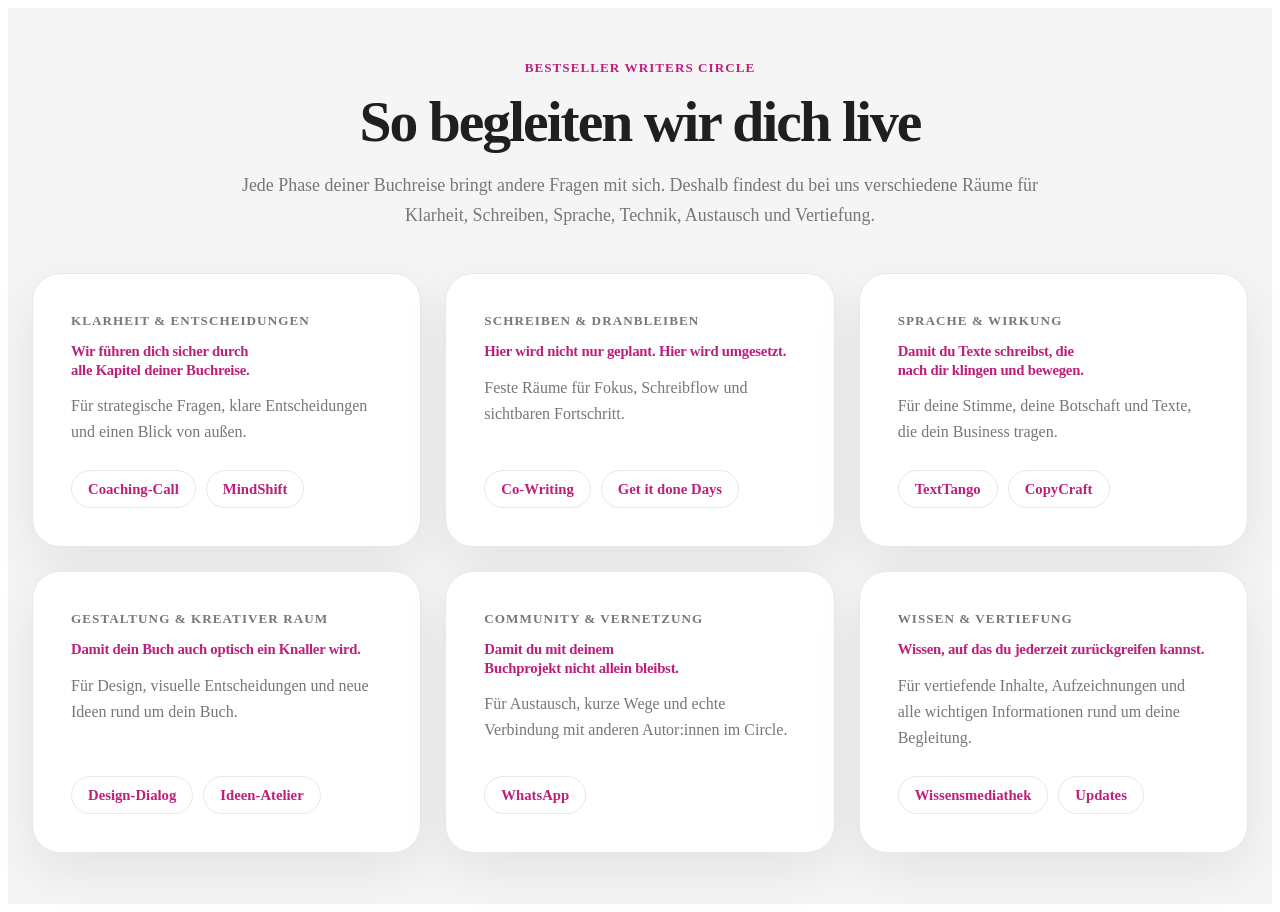
==== commit 141e6ee6: "Update preview to static format tags" ====
--- a/index.html
+++ b/index.html
@@ -18,20 +18,15 @@
         </header>
 
         <div class="bswc-program__grid">
-          <article class="bswc-card"><p class="bswc-card__eyebrow">Klarheit &amp; Entscheidungen</p><h2 class="bswc-card__title">Wir führen dich sicher durch alle Kapitel deiner Buchreise</h2><p class="bswc-card__intro">Für strategische Fragen, klare Entscheidungen und einen Blick von außen.</p><div class="bswc-card__items"><details class="bswc-accordion"><summary class="bswc-accordion__summary"><span>Coaching-Call</span><span class="bswc-accordion__icon" aria-hidden="true"></span></summary><div class="bswc-accordion__content"><p><strong>Organisatorisch:</strong> Wöchentlicher Live-Call mit Angela.</p><p><strong>Wozu:</strong> Für Fragen zu Buchstrategie, Positionierung, Buchkonzept und Schreibprozess.</p><p><strong>Beschreibung:</strong> Du klärst, was gerade wirklich dran ist, bekommst konkretes Feedback und gehst mit einem nächsten Schritt aus dem Call.</p></div></details><details class="bswc-accordion"><summary class="bswc-accordion__summary"><span>MindShift</span><span class="bswc-accordion__icon" aria-hidden="true"></span></summary><div class="bswc-accordion__content"><p><strong>Organisatorisch:</strong> Regelmäßiger Live-Raum mit Angela.</p><p><strong>Wozu:</strong> Für innere Blockaden, Zweifel und hinderliche Muster.</p><p><strong>Beschreibung:</strong> Du stärkst Klarheit, Vertrauen und Selbstwirksamkeit, damit du dein Buch nicht nur planst, sondern auch umsetzt.</p></div></details></div></article>
-
-          <article class="bswc-card"><p class="bswc-card__eyebrow">Schreiben &amp; Dranbleiben</p><h2 class="bswc-card__title">Hier wird nicht nur geplant. Hier wird umgesetzt.</h2><p class="bswc-card__intro">Feste Räume für Fokus, Schreibflow und sichtbaren Fortschritt.</p><div class="bswc-card__items"><details class="bswc-accordion"><summary class="bswc-accordion__summary"><span>Co-Writing</span><span class="bswc-accordion__icon" aria-hidden="true"></span></summary><div class="bswc-accordion__content"><p><strong>Organisatorisch:</strong> Regelmäßige gemeinsame Schreibzeiten.</p><p><strong>Wozu:</strong> Für Buchkonzept, Manuskript und Marketingtexte.</p><p><strong>Beschreibung:</strong> Du reservierst dir verbindliche Zeit, schreibst fokussiert und kommst getragen von der Gruppe leichter ins Tun.</p></div></details><details class="bswc-accordion"><summary class="bswc-accordion__summary"><span>Get it done Days</span><span class="bswc-accordion__icon" aria-hidden="true"></span></summary><div class="bswc-accordion__content"><p><strong>Organisatorisch:</strong> Einmal im Monat, jeweils vier Stunden.</p><p><strong>Wozu:</strong> Für alles, was dein Buchprojekt gerade voranbringt.</p><p><strong>Beschreibung:</strong> Nutze die Fokuszeit für Manuskript, Buchmarketing, Launch-Planung, Organisation oder andere Aufgaben rund um dein Buch.</p></div></details></div></article>
-
-          <article class="bswc-card"><p class="bswc-card__eyebrow">Sprache &amp; Wirkung</p><h2 class="bswc-card__title">Damit du Texte schreibst, die nach dir klingen und bewegen.</h2><p class="bswc-card__intro">Für deine Stimme, deine Botschaft und Texte, die dein Business tragen.</p><div class="bswc-card__items"><details class="bswc-accordion"><summary class="bswc-accordion__summary"><span>TextTango</span><span class="bswc-accordion__icon" aria-hidden="true"></span></summary><div class="bswc-accordion__content"><p><strong>Organisatorisch:</strong> Regelmäßiger Live-Raum mit Alex.</p><p><strong>Wozu:</strong> Für Buchtexte, Schreibstil und deine eigene Stimme.</p><p><strong>Beschreibung:</strong> Du erkennst, was dein Text schon kann, wo noch etwas fehlt und wie du persönlicher, klarer und unverwechselbarer schreibst.</p></div></details><details class="bswc-accordion"><summary class="bswc-accordion__summary"><span>CopyCraft</span><span class="bswc-accordion__icon" aria-hidden="true"></span></summary><div class="bswc-accordion__content"><p><strong>Organisatorisch:</strong> Regelmäßiger Live-Raum mit Angela.</p><p><strong>Wozu:</strong> Für Marketing- und Business-Texte.</p><p><strong>Beschreibung:</strong> Du entwickelst Texte, die Vertrauen aufbauen, deine Haltung transportieren und Buch, Angebot und Sichtbarkeit verbinden.</p></div></details></div></article>
-
-          <article class="bswc-card"><p class="bswc-card__eyebrow">Gestaltung &amp; Technik</p><h2 class="bswc-card__title">Damit dein Buch nicht an Details hängen bleibt.</h2><p class="bswc-card__intro">Professionelle Unterstützung für Design, Tools, Technik und KI.</p><div class="bswc-card__items"><details class="bswc-accordion"><summary class="bswc-accordion__summary"><span>Design-Dialog</span><span class="bswc-accordion__icon" aria-hidden="true"></span></summary><div class="bswc-accordion__content"><p><strong>Organisatorisch:</strong> Regelmäßiger Live-Raum mit Denisa.</p><p><strong>Wozu:</strong> Für Cover, Typografie und visuelle Linie.</p><p><strong>Beschreibung:</strong> Du erhältst professionelles Feedback und triffst Gestaltungentscheidungen, die zu dir, deinem Buch und deiner Marke passen.</p></div></details><details class="bswc-accordion"><summary class="bswc-accordion__summary"><span>Tech- &amp; KI-Call</span><span class="bswc-accordion__icon" aria-hidden="true"></span></summary><div class="bswc-accordion__content"><p><strong>Organisatorisch:</strong> Regelmäßiger Live-Raum mit Chris.</p><p><strong>Wozu:</strong> Für Technik, Plattformen, Tools und den sinnvollen Einsatz von KI.</p><p><strong>Beschreibung:</strong> Du bekommst verständliche, praxisnahe Unterstützung und findest Lösungen, die deinen Prozess vereinfachen.</p></div></details></div></article>
-
-          <article class="bswc-card"><p class="bswc-card__eyebrow">Austausch &amp; Rückenwind</p><h2 class="bswc-card__title">Du musst mit deinen Fragen nicht bis zum nächsten Call warten.</h2><p class="bswc-card__intro">Für Resonanz, neue Ideen und Verbindung mit der Community.</p><div class="bswc-card__items"><details class="bswc-accordion"><summary class="bswc-accordion__summary"><span>Ideen-Atelier</span><span class="bswc-accordion__icon" aria-hidden="true"></span></summary><div class="bswc-accordion__content"><p><strong>Organisatorisch:</strong> Regelmäßiger Live-Raum mit Denisa und der Community.</p><p><strong>Wozu:</strong> Für kreative Fragen, neue Perspektiven und gemeinsames Weiterdenken.</p><p><strong>Beschreibung:</strong> Du bringst deine Idee ein, erhältst ehrliche Resonanz und entwickelst daraus neue Ansätze für Buch, Business oder Marketing.</p></div></details><details class="bswc-accordion"><summary class="bswc-accordion__summary"><span>Community &amp; Updates</span><span class="bswc-accordion__icon" aria-hidden="true"></span></summary><div class="bswc-accordion__content"><p><strong>Organisatorisch:</strong> WhatsApp-Gruppe und Freitags-Mail.</p><p><strong>Wozu:</strong> Für kurze Wege, aktuelle Infos und Austausch zwischen den Live-Terminen.</p><p><strong>Beschreibung:</strong> Du kannst Fragen, Fortschritte und kleine Erfolge teilen und bleibst über Termine und nächste Schritte auf dem Laufenden.</p></div></details></div></article>
-
-          <article class="bswc-card"><p class="bswc-card__eyebrow">Wissen &amp; Vertiefung</p><h2 class="bswc-card__title">Wissen, auf das du jederzeit zurückgreifen kannst.</h2><p class="bswc-card__intro">Für vertiefende Inhalte rund um Buch, Marketing und Business.</p><div class="bswc-card__items"><details class="bswc-accordion"><summary class="bswc-accordion__summary"><span>Wissensmediathek</span><span class="bswc-accordion__icon" aria-hidden="true"></span></summary><div class="bswc-accordion__content"><p><strong>Organisatorisch:</strong> Uneingeschränkter Zugang während des Mentorings und mindestens zwei Jahre darüber hinaus.</p><p><strong>Wozu:</strong> Für zusätzliche Inhalte, Anleitungen und Aufzeichnungen.</p><p><strong>Beschreibung:</strong> In der Mediathek findest du Checklisten, Tutorials, Audios und Videos rund um den Buchprozess und dein Business mit Expertenbuch, unter anderem zu Social Media, Content-Strategie, KI und Buchmarketing.</p></div></details></div></article>
+          <article class="bswc-card"><p class="bswc-card__eyebrow">Klarheit &amp; Entscheidungen</p><h2 class="bswc-card__title">Wir führen dich sicher durch alle Kapitel deiner Buchreise.</h2><p class="bswc-card__intro">Für strategische Fragen, klare Entscheidungen und einen Blick von außen.</p><div class="bswc-card__tags" aria-label="Formate"><span class="bswc-tag">Coaching-Call</span><span class="bswc-tag">MindShift</span></div></article>
+          <article class="bswc-card"><p class="bswc-card__eyebrow">Schreiben &amp; Dranbleiben</p><h2 class="bswc-card__title">Hier wird nicht nur geplant. Hier wird umgesetzt.</h2><p class="bswc-card__intro">Feste Räume für Fokus, Schreibflow und sichtbaren Fortschritt.</p><div class="bswc-card__tags" aria-label="Formate"><span class="bswc-tag">Co-Writing</span><span class="bswc-tag">Get it done Days</span></div></article>
+          <article class="bswc-card"><p class="bswc-card__eyebrow">Sprache &amp; Wirkung</p><h2 class="bswc-card__title">Damit du Texte schreibst, die nach dir klingen und bewegen.</h2><p class="bswc-card__intro">Für deine Stimme, deine Botschaft und Texte, die dein Business tragen.</p><div class="bswc-card__tags" aria-label="Formate"><span class="bswc-tag">TextTango</span><span class="bswc-tag">CopyCraft</span></div></article>
+          <article class="bswc-card"><p class="bswc-card__eyebrow">Gestaltung &amp; kreativer Raum</p><h2 class="bswc-card__title">Damit dein Buch auch optisch ein Knaller wird.</h2><p class="bswc-card__intro">Für Design, visuelle Entscheidungen und neue Ideen rund um dein Buch.</p><div class="bswc-card__tags" aria-label="Formate"><span class="bswc-tag">Design-Dialog</span><span class="bswc-tag">Ideen-Atelier</span></div></article>
+          <article class="bswc-card"><p class="bswc-card__eyebrow">Community &amp; Vernetzung</p><h2 class="bswc-card__title">Damit du mit deinem Buchprojekt nicht allein bleibst.</h2><p class="bswc-card__intro">Für Austausch, kurze Wege und echte Verbindung mit anderen Autor:innen im Circle.</p><div class="bswc-card__tags" aria-label="Formate"><span class="bswc-tag">WhatsApp</span></div></article>
+          <article class="bswc-card"><p class="bswc-card__eyebrow">Wissen &amp; Vertiefung</p><h2 class="bswc-card__title">Wissen, auf das du jederzeit zurückgreifen kannst.</h2><p class="bswc-card__intro">Für vertiefende Inhalte, Aufzeichnungen und alle wichtigen Informationen rund um deine Begleitung.</p><div class="bswc-card__tags" aria-label="Formate"><span class="bswc-tag">Wissensmediathek</span><span class="bswc-tag">Updates</span></div></article>
         </div>
       </div>
     </section>
   </main>
 </body>
-</html>
+</html>
--- a/styles.css
+++ b/styles.css
@@ -29,8 +29,7 @@
   text-align:center;
 }
 
-.bswc-program__eyebrow,
-.bswc-card__eyebrow{
+.bswc-program__eyebrow{
   margin:0;
   color:var(--bswc-magenta);
   font-size:.82rem;
@@ -60,11 +59,13 @@
   display:grid;
   grid-template-columns:repeat(3,minmax(0,1fr));
   gap:24px;
-  align-items:start;
+  align-items:stretch;
 }
 
 .bswc-card{
   min-width:0;
+  display:flex;
+  flex-direction:column;
   padding:clamp(26px,3vw,38px);
   border:1px solid var(--bswc-border);
   border-radius:28px;
@@ -79,8 +80,19 @@
   box-shadow:0 24px 60px rgba(31,31,31,.12);
 }
 
+.bswc-card__eyebrow{
+  margin:0;
+  color:var(--bswc-muted);
+  font-size:.82rem;
+  font-weight:700;
+  letter-spacing:.08em;
+  line-height:1.4;
+  text-transform:uppercase;
+}
+
 .bswc-card__title{
   margin:12px 0 14px;
+  color:var(--bswc-magenta);
   font-size:clamp(.834rem,1.15vw,1.15rem);
   font-weight:700;
   line-height:1.25;
@@ -95,108 +107,26 @@
   line-height:1.65;
 }
 
-.bswc-card__items{
-  display:grid;
-  gap:12px;
+.bswc-card__tags{
+  display:flex;
+  flex-wrap:wrap;
+  gap:10px;
+  margin-top:auto;
 }
 
-.bswc-accordion{
-  overflow:clip;
+.bswc-tag{
+  display:inline-flex;
+  align-items:center;
+  min-height:38px;
+  padding:7px 16px;
   border:1px solid var(--bswc-border);
-  border-radius:18px;
-  background:#fbfbfb;
-  transition:border-color .18s ease,background-color .18s ease,box-shadow .18s ease;
-}
-
-.bswc-accordion[open]{
-  border-color:rgba(189,31,122,.28);
+  border-radius:999px;
   background:var(--bswc-white);
-  box-shadow:0 10px 26px rgba(31,31,31,.06);
-}
-
-.bswc-accordion__summary{
-  position:relative;
-  display:flex;
-  align-items:center;
-  justify-content:space-between;
-  gap:16px;
-  min-height:48px;
-  padding:6px 18px;
-  color:var(--bswc-text);
-  font-size:1rem;
+  color:var(--bswc-magenta);
+  font-size:.92rem;
   font-weight:700;
-  line-height:1.4;
-  cursor:pointer;
-  list-style:none;
-  user-select:none;
-  transition:color .18s ease,background-color .18s ease;
-}
-
-.bswc-accordion__summary::-webkit-details-marker{
-  display:none;
-}
-
-.bswc-accordion__summary:hover,
-.bswc-accordion[open] .bswc-accordion__summary{
-  color:var(--bswc-magenta-dark);
-}
-
-.bswc-accordion[open] .bswc-accordion__summary{
-  background:rgba(189,31,122,.035);
-}
-
-.bswc-accordion__summary:focus-visible{
-  outline:3px solid rgba(189,31,122,.28);
-  outline-offset:-3px;
-}
-
-.bswc-accordion__icon{
-  position:relative;
-  flex:0 0 18px;
-  width:18px;
-  height:18px;
-}
-
-.bswc-accordion__icon:before,
-.bswc-accordion__icon:after{
-  content:"";
-  position:absolute;
-  top:50%;
-  left:50%;
-  width:16px;
-  height:2px;
-  border-radius:99px;
-  background:var(--bswc-magenta);
-  transform:translate(-50%,-50%);
-  transition:transform .18s ease,opacity .18s ease;
-}
-
-.bswc-accordion__icon:after{
-  transform:translate(-50%,-50%) rotate(90deg);
-}
-
-.bswc-accordion[open] .bswc-accordion__icon:after{
-  opacity:0;
-  transform:translate(-50%,-50%) rotate(0);
-}
-
-.bswc-accordion__content{
-  padding:4px 18px 20px;
-  color:var(--bswc-muted);
-}
-
-.bswc-accordion__content p{
-  margin:0 0 12px;
-  font-size:.96rem;
-  line-height:1.65;
-}
-
-.bswc-accordion__content p:last-child{
-  margin-bottom:0;
-}
-
-.bswc-accordion__content strong{
-  color:var(--bswc-text);
+  line-height:1.25;
+  white-space:normal;
 }
 
 @media(max-width:1024px){
@@ -224,26 +154,19 @@
     font-size:1.15rem;
   }
 
-  .bswc-accordion__summary{
-    min-height:46px;
-    padding:5px 16px;
-  }
-
-  .bswc-accordion__content{
-    padding:2px 16px 18px;
+  .bswc-tag{
+    min-height:36px;
+    padding:6px 14px;
+    font-size:.9rem;
   }
 }
 
 @media(prefers-reduced-motion:reduce){
-  .bswc-card,
-  .bswc-accordion,
-  .bswc-accordion__summary,
-  .bswc-accordion__icon:before,
-  .bswc-accordion__icon:after{
+  .bswc-card{
     transition:none;
   }
 
   .bswc-card:hover{
     transform:none;
   }
-}
+}
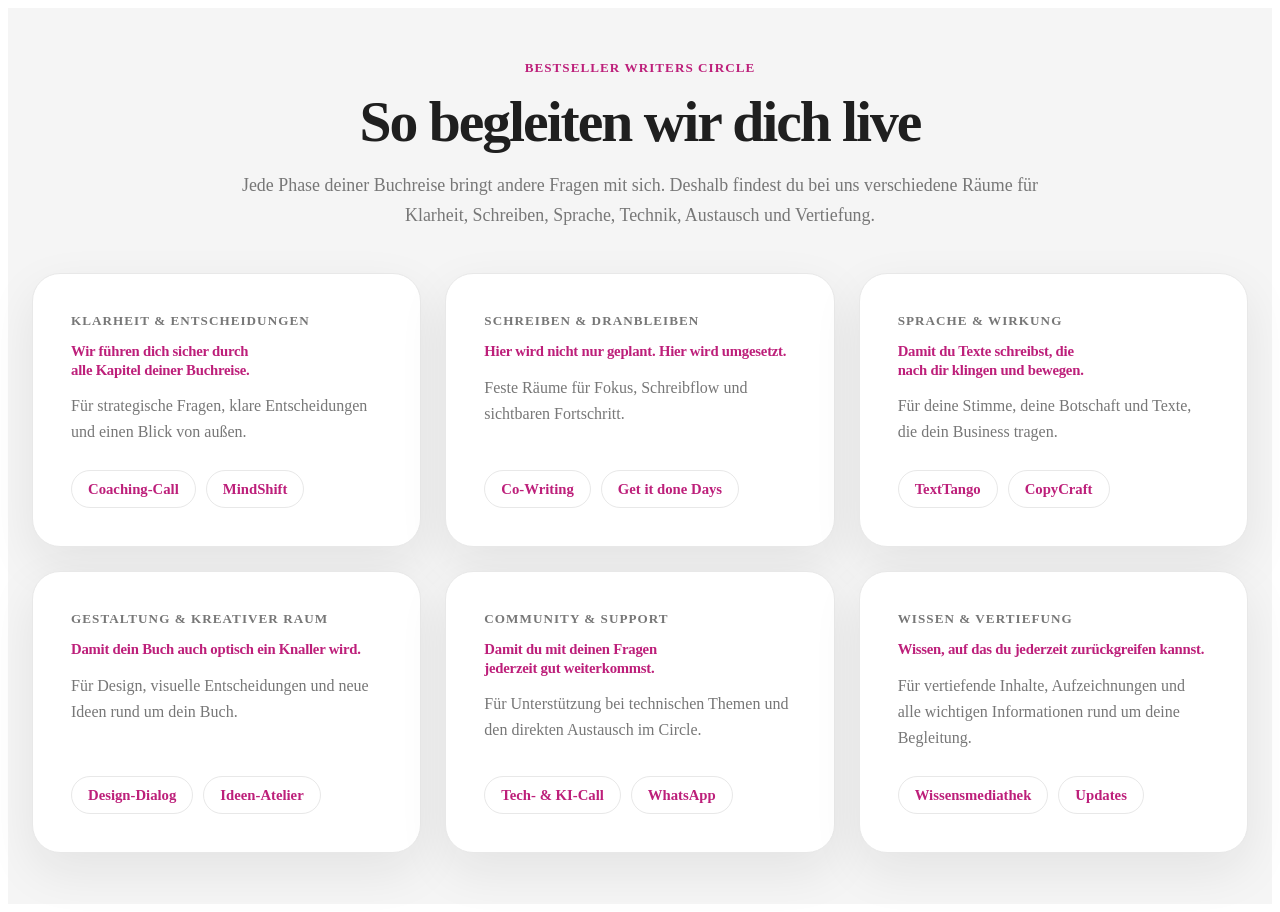
==== commit f9f50a84: "Finalize preview page" ====
--- a/index.html
+++ b/index.html
@@ -22,11 +22,11 @@
           <article class="bswc-card"><p class="bswc-card__eyebrow">Schreiben &amp; Dranbleiben</p><h2 class="bswc-card__title">Hier wird nicht nur geplant. Hier wird umgesetzt.</h2><p class="bswc-card__intro">Feste Räume für Fokus, Schreibflow und sichtbaren Fortschritt.</p><div class="bswc-card__tags" aria-label="Formate"><span class="bswc-tag">Co-Writing</span><span class="bswc-tag">Get it done Days</span></div></article>
           <article class="bswc-card"><p class="bswc-card__eyebrow">Sprache &amp; Wirkung</p><h2 class="bswc-card__title">Damit du Texte schreibst, die nach dir klingen und bewegen.</h2><p class="bswc-card__intro">Für deine Stimme, deine Botschaft und Texte, die dein Business tragen.</p><div class="bswc-card__tags" aria-label="Formate"><span class="bswc-tag">TextTango</span><span class="bswc-tag">CopyCraft</span></div></article>
           <article class="bswc-card"><p class="bswc-card__eyebrow">Gestaltung &amp; kreativer Raum</p><h2 class="bswc-card__title">Damit dein Buch auch optisch ein Knaller wird.</h2><p class="bswc-card__intro">Für Design, visuelle Entscheidungen und neue Ideen rund um dein Buch.</p><div class="bswc-card__tags" aria-label="Formate"><span class="bswc-tag">Design-Dialog</span><span class="bswc-tag">Ideen-Atelier</span></div></article>
-          <article class="bswc-card"><p class="bswc-card__eyebrow">Community &amp; Vernetzung</p><h2 class="bswc-card__title">Damit du mit deinem Buchprojekt nicht allein bleibst.</h2><p class="bswc-card__intro">Für Austausch, kurze Wege und echte Verbindung mit anderen Autor:innen im Circle.</p><div class="bswc-card__tags" aria-label="Formate"><span class="bswc-tag">WhatsApp</span></div></article>
+          <article class="bswc-card"><p class="bswc-card__eyebrow">Community &amp; Support</p><h2 class="bswc-card__title">Damit du mit deinen Fragen jederzeit gut weiterkommst.</h2><p class="bswc-card__intro">Für Unterstützung bei technischen Themen und den direkten Austausch im Circle.</p><div class="bswc-card__tags" aria-label="Formate"><span class="bswc-tag">Tech- &amp; KI-Call</span><span class="bswc-tag">WhatsApp</span></div></article>
           <article class="bswc-card"><p class="bswc-card__eyebrow">Wissen &amp; Vertiefung</p><h2 class="bswc-card__title">Wissen, auf das du jederzeit zurückgreifen kannst.</h2><p class="bswc-card__intro">Für vertiefende Inhalte, Aufzeichnungen und alle wichtigen Informationen rund um deine Begleitung.</p><div class="bswc-card__tags" aria-label="Formate"><span class="bswc-tag">Wissensmediathek</span><span class="bswc-tag">Updates</span></div></article>
         </div>
       </div>
     </section>
   </main>
 </body>
-</html>+</html>
--- a/styles.css
+++ b/styles.css
@@ -1,172 +1 @@
-.bswc-program{
-  --bswc-magenta:var(--magenta,#bd1f7a);
-  --bswc-magenta-dark:var(--magenta-dark,#94145f);
-  --bswc-text:var(--text,#1f1f1f);
-  --bswc-muted:var(--muted,#777);
-  --bswc-bg:var(--background,#f5f5f5);
-  --bswc-white:var(--white,#fff);
-  --bswc-border:var(--border,#e8e8e8);
-  width:100%;
-  padding:clamp(32px,4vw,56px) 24px;
-  background:var(--bswc-bg);
-  color:var(--bswc-text);
-  font-family:inherit;
-}
-
-.bswc-program,
-.bswc-program *{
-  box-sizing:border-box;
-}
-
-.bswc-program__inner{
-  width:min(1280px,100%);
-  margin:0 auto;
-}
-
-.bswc-program__header{
-  max-width:820px;
-  margin:0 auto clamp(40px,6vw,42px);
-  text-align:center;
-}
-
-.bswc-program__eyebrow{
-  margin:0;
-  color:var(--bswc-magenta);
-  font-size:.82rem;
-  font-weight:700;
-  letter-spacing:.08em;
-  line-height:1.4;
-  text-transform:uppercase;
-}
-
-.bswc-program__title{
-  margin:14px 0 18px;
-  font-size:clamp(2.1rem,4.5vw,4rem);
-  line-height:1.05;
-  letter-spacing:-.035em;
-  text-wrap:balance;
-}
-
-.bswc-program__intro{
-  max-width:920px;
-  margin:0 auto;
-  color:var(--bswc-muted);
-  font-size:clamp(1rem,1.4vw,1.18rem);
-  line-height:1.7;
-}
-
-.bswc-program__grid{
-  display:grid;
-  grid-template-columns:repeat(3,minmax(0,1fr));
-  gap:24px;
-  align-items:stretch;
-}
-
-.bswc-card{
-  min-width:0;
-  display:flex;
-  flex-direction:column;
-  padding:clamp(26px,3vw,38px);
-  border:1px solid var(--bswc-border);
-  border-radius:28px;
-  background:var(--bswc-white);
-  box-shadow:0 18px 50px rgba(31,31,31,.08);
-  transition:transform .22s ease,box-shadow .22s ease,border-color .22s ease;
-}
-
-.bswc-card:hover{
-  transform:translateY(-4px);
-  border-color:rgba(189,31,122,.22);
-  box-shadow:0 24px 60px rgba(31,31,31,.12);
-}
-
-.bswc-card__eyebrow{
-  margin:0;
-  color:var(--bswc-muted);
-  font-size:.82rem;
-  font-weight:700;
-  letter-spacing:.08em;
-  line-height:1.4;
-  text-transform:uppercase;
-}
-
-.bswc-card__title{
-  margin:12px 0 14px;
-  color:var(--bswc-magenta);
-  font-size:clamp(.834rem,1.15vw,1.15rem);
-  font-weight:700;
-  line-height:1.25;
-  letter-spacing:-.015em;
-  text-wrap:balance;
-}
-
-.bswc-card__intro{
-  margin:0 0 24px;
-  color:var(--bswc-muted);
-  font-size:1rem;
-  line-height:1.65;
-}
-
-.bswc-card__tags{
-  display:flex;
-  flex-wrap:wrap;
-  gap:10px;
-  margin-top:auto;
-}
-
-.bswc-tag{
-  display:inline-flex;
-  align-items:center;
-  min-height:38px;
-  padding:7px 16px;
-  border:1px solid var(--bswc-border);
-  border-radius:999px;
-  background:var(--bswc-white);
-  color:var(--bswc-magenta);
-  font-size:.92rem;
-  font-weight:700;
-  line-height:1.25;
-  white-space:normal;
-}
-
-@media(max-width:1024px){
-  .bswc-program__grid{
-    grid-template-columns:repeat(2,minmax(0,1fr));
-  }
-}
-
-@media(max-width:680px){
-  .bswc-program{
-    padding:32px 16px;
-  }
-
-  .bswc-program__grid{
-    grid-template-columns:minmax(0,1fr);
-    gap:18px;
-  }
-
-  .bswc-card{
-    padding:24px 20px;
-    border-radius:22px;
-  }
-
-  .bswc-card__title{
-    font-size:1.15rem;
-  }
-
-  .bswc-tag{
-    min-height:36px;
-    padding:6px 14px;
-    font-size:.9rem;
-  }
-}
-
-@media(prefers-reduced-motion:reduce){
-  .bswc-card{
-    transition:none;
-  }
-
-  .bswc-card:hover{
-    transform:none;
-  }
-}+.bswc-program{--bswc-magenta:var(--magenta,#bd1f7a);--bswc-magenta-dark:var(--magenta-dark,#94145f);--bswc-text:var(--text,#1f1f1f);--bswc-muted:var(--muted,#777);--bswc-bg:var(--background,#f5f5f5);--bswc-white:var(--white,#fff);--bswc-border:var(--border,#e8e8e8);width:100%;padding:clamp(32px,4vw,56px) 24px;background:var(--bswc-bg);color:var(--bswc-text);font-family:inherit}.bswc-program,.bswc-program *{box-sizing:border-box}.bswc-program__inner{width:min(1280px,100%);margin:0 auto}.bswc-program__header{max-width:820px;margin:0 auto clamp(40px,6vw,42px);text-align:center}.bswc-program__eyebrow{margin:0;color:var(--bswc-magenta);font-size:.82rem;font-weight:700;letter-spacing:.08em;line-height:1.4;text-transform:uppercase}.bswc-program__title{margin:14px 0 18px;font-size:clamp(2.1rem,4.5vw,4rem);line-height:1.05;letter-spacing:-.035em;text-wrap:balance}.bswc-program__intro{max-width:920px;margin:0 auto;color:var(--bswc-muted);font-size:clamp(1rem,1.4vw,1.18rem);line-height:1.7}.bswc-program__grid{display:grid;grid-template-columns:repeat(3,minmax(0,1fr));gap:24px;align-items:stretch}.bswc-card{min-width:0;display:flex;flex-direction:column;padding:clamp(26px,3vw,38px);border:1px solid var(--bswc-border);border-radius:28px;background:var(--bswc-white);box-shadow:0 18px 50px rgba(31,31,31,.08);transition:transform .22s ease,box-shadow .22s ease,border-color .22s ease}.bswc-card:hover{transform:translateY(-4px);border-color:rgba(189,31,122,.22);box-shadow:0 24px 60px rgba(31,31,31,.12)}.bswc-card__eyebrow{margin:0;color:var(--bswc-muted);font-size:.82rem;font-weight:700;letter-spacing:.08em;line-height:1.4;text-transform:uppercase}.bswc-card__title{margin:12px 0 14px;color:var(--bswc-magenta);font-size:clamp(.834rem,1.15vw,1.15rem);font-weight:700;line-height:1.25;color:var(--bswc-magenta)!important;letter-spacing:-.015em;text-wrap:balance}.bswc-card__intro{margin:0 0 24px;color:var(--bswc-muted);font-size:1rem;line-height:1.65}.bswc-card__tags{display:flex;flex-wrap:wrap;gap:10px;margin-top:auto}.bswc-tag{display:inline-flex;align-items:center;min-height:38px;padding:7px 16px;border:1px solid var(--bswc-border);border-radius:999px;background:var(--bswc-white);color:var(--bswc-magenta);font-size:.92rem;font-weight:700;line-height:1.25;white-space:normal}@media(max-width:1024px){.bswc-program__grid{grid-template-columns:repeat(2,minmax(0,1fr))}}@media(max-width:680px){.bswc-program{padding:32px 16px}.bswc-program__grid{grid-template-columns:minmax(0,1fr);gap:18px}.bswc-card{padding:24px 20px;border-radius:22px}.bswc-card__title{font-size:1.15rem}.bswc-tag{min-height:36px;padding:6px 14px;font-size:.9rem}}@media(prefers-reduced-motion:reduce){.bswc-card{transition:none}.bswc-card:hover{transform:none}}
